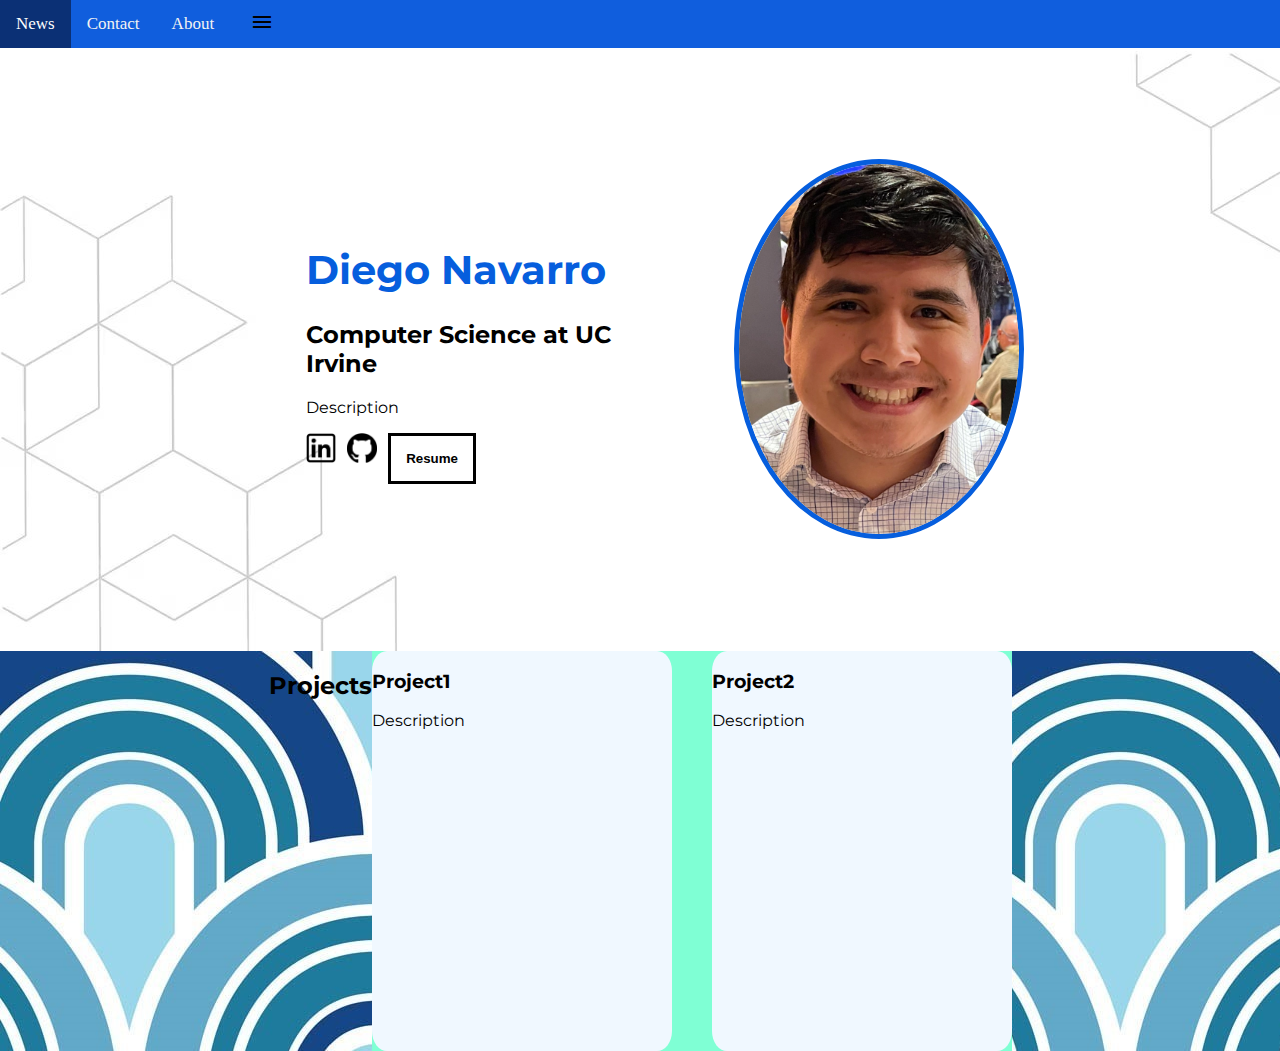
==== index.html @ 6c814712 "Added Project Section" ====
<!doctype html>
<html lang="en">

<!--
WRITTEN BY: Diego Navarro
EMAIL: diegofn@uci.edu
-->

<head>
  <meta charset="utf-8">
  <meta name="author" content="Diego Navarro">
  <meta name="description" content="Online portfolio for Diego Navarro. Computer Science major at UCI.">
  <!-- you would link to an external stylesheet here! -->
  <link rel="stylesheet" href="styles/index.css">
  <link rel="stylesheet" href="styles/nav.css">
  <!-- you would also link to Bootstrap here! -->
  <link rel="preconnect" href="https://fonts.googleapis.com">
  <link rel="preconnect" href="https://fonts.gstatic.com" crossorigin>
  <link href="https://fonts.googleapis.com/css2?family=Barlow+Semi+Condensed:wght@500&family=Karla:wght@700&family=Montserrat:ital,wght@0,100..900;1,100..900&display=swap" rel="stylesheet">
  <link rel="stylesheet" href="https://fonts.googleapis.com/css2?family=Material+Symbols+Outlined:opsz,wght,FILL,GRAD@20..48,100..700,0..1,-50..200" />
  <title>Diego-Navarro-portfolio</title>
</head>
<body>
  <div class="topnav">
    <button id="menu" type="button" onclick="toggleNav()">
      <span class="material-symbols-outlined">
        menu
      </span>
    </button>
    <a href="#news">News</a>
    <a href="#contact">Contact</a>
    <a href="#about">About</a>
  </div>
  <nav class="nav">
    <button type="button" class="nav_close">
      <span class="material-symbols-outlined">
        close
      </span>
    </button>
    <div class="nav_links">
      <a href="index.html" class="nav_link">
        <span class="nav_text">Home</span>
        <span class="material-symbols-outlined">
          home
        </span>
      </a>
      <a href="munch.html" class="nav_link">
        <span class="nav_text">Munch</span>
        <span class="material-symbols-outlined">
          arrow_forward_ios
        </span>
      </a>
      <a href="worlds.html" class="nav_link">
        <span class="nav_text">Worlds</span>
        <span class="material-symbols-outlined">
          arrow_forward_ios
        </span>
      </a>
    </div>

  </nav>

  <main class="main">
    <p>
      <a href="http://validator.w3.org/check?uri=referer">
        W3C validator
      </a>
    </p>
    <div id="intro_capsule">
      <div id="intro">
        <div id="intro_left">
          <h1 id="name">Diego Navarro</h1>
          <h2>Computer Science at UC Irvine</h2>
          <div>
            <p>Description</p>
          </div>
          <div id="social_links">
            <a href="https://www.linkedin.com/in/diego-navarro-179a1824a/">
              <img src="images/linkedin.png" alt="">
            </a>
            <a href="https://github.com/DiegoFNav">
              <img src="images/github.png" alt="">
            </a>
            <a href="Diego Navarro Resume.pdf" download="">
              <button>
                <strong>Resume</strong>
              </button>
            </a>
          </div>
    

        </div>
        <div id="intro_right">
          <img src="images/Head.PNG" alt="">

        </div>

      </div>
    </div>
    <div id="projects_capsule">
      <div>
        <h2>Projects</h2>
      </div>
      <div id="projects_container">
        <div class="project_container">
          <h3>Project1</h3>
          <p>Description</p>
        </div>
        <div class="project_container">
          <h3>Project2</h3>
          <p>Description</p>
        </div>
      </div>

    </div>
  </main>
  <script>
    function toggleNav() {
      document.body.classList.toggle("nav_open");
    }

    document.querySelector(".nav_close").addEventListener("click", () => {
      toggleNav();
    });
    
  </script>
</body>
</html>
---- styles/index.css ----
.main {
    display: flex;
    justify-content: center;
    flex-direction: column;
    font-family: "Montserrat", sans-serif;
    font-optical-sizing: auto;
    font-weight: <weight>;
    font-style: normal;
}

/*Introduction*/
#intro_capsule {
    display: flex;
    justify-content: center;
    background-image: url("backgrounds/blocks.jpg");

}

#intro {
    height: 200px;
    display: flex;
    flex-direction: row;
    justify-content: space-between;
    align-items: center;
    flex-basis: 60%;
    margin: 200px;
}

#intro_left {
    flex-basis: 70%;
    padding: 50px;
}

#social_links {
    width: 170px;
    display: flex;
    justify-content: space-between;

}

#social_links img {
    height: 30px;

}

#social_links button {
    background: none;
    border: 3px solid rgb(0, 0, 0);
    padding: 15px;
    cursor: pointer;
}

#name {
    font-size: 40px;
    color: rgb(6, 94, 221);
    
}

#intro_right {
}

#intro_right img {
    height: 370px;
    width: 280px;
    border-radius: 50%;
    border: 5px solid rgb(6, 94, 221);
}

/*Projects*/
#projects_capsule {
    display: flex;
    justify-content: center;
    background-image: url("backgrounds/waves.jpg");
}

#projects_container {
    background-color: aquamarine;
    display: flex;
    justify-content: space-between;
    flex-basis: 50%;
}

.project_container {
    background-color: aliceblue;
    width: 300px;
    height: 400px;
    border-radius: 5%;
}
---- styles/nav.css ----
.topnav {
    background-color: rgb(16, 94, 221);
    overflow: hidden;
    position: fixed;
    width: 100%;
    }

  /* topnav links style */
.topnav a {
    float: left;
    color: #f2f2f2;
    text-align: center;
    padding: 14px 16px;
    text-decoration: none;
    font-size: 17px;
}

/* topnav links hover */
.topnav a:hover {
    background-color: #0b3075;
    color: #fefefe;
}

/* topnav color to the active/current link */
.topnav a.active {
    background-color: #04AA6D;
    color: white;
}


/*Google Icon style*/
.material-symbols-outlined {
    font-variation-settings:
    'FILL' 0,
    'wght' 400,
    'GRAD' 0,
    'opsz' 24
}

#menu {
    background: none;
    border: none;
    padding: 10px 20px;
    cursor: pointer;
}

body {
    margin: 0;
    overflow-x: hidden;
}

.nav_open .nav {
    transform: translateX(0);
}


.nav {
    width: 350px;
    height: 100vh;
    position: fixed;
    top: 0;
    left: 0;
    background-color: #c8472c;
    transform: translateX(-350px);
    transition: transform 0.2s;
    overflow: hidden;
}

.nav_close {
    background: none;
    border: none;
    display: flex;
    align-items: center;
    margin-left: auto;
    padding: 15px 25px;
    color: #fefefe;
    cursor: pointer;
}

.nav_links {
    box-shadow: 0 -10px 10px rgba(150, 0, 0, 0.15);
}

.nav_link {
    display: flex;
    align-items: center;
    justify-content: space-between;
    padding: 15px 25px;
    text-decoration: none;
    color: #fefefe;

}

.nav_text {
    font-size: 22px;
    font-family: 'Assistant', sans-serif;
    font-weight: 500;

}

.nav_link:hover, .nav_close:hover {
    background: rgba(0, 0, 0, 0.05);
}
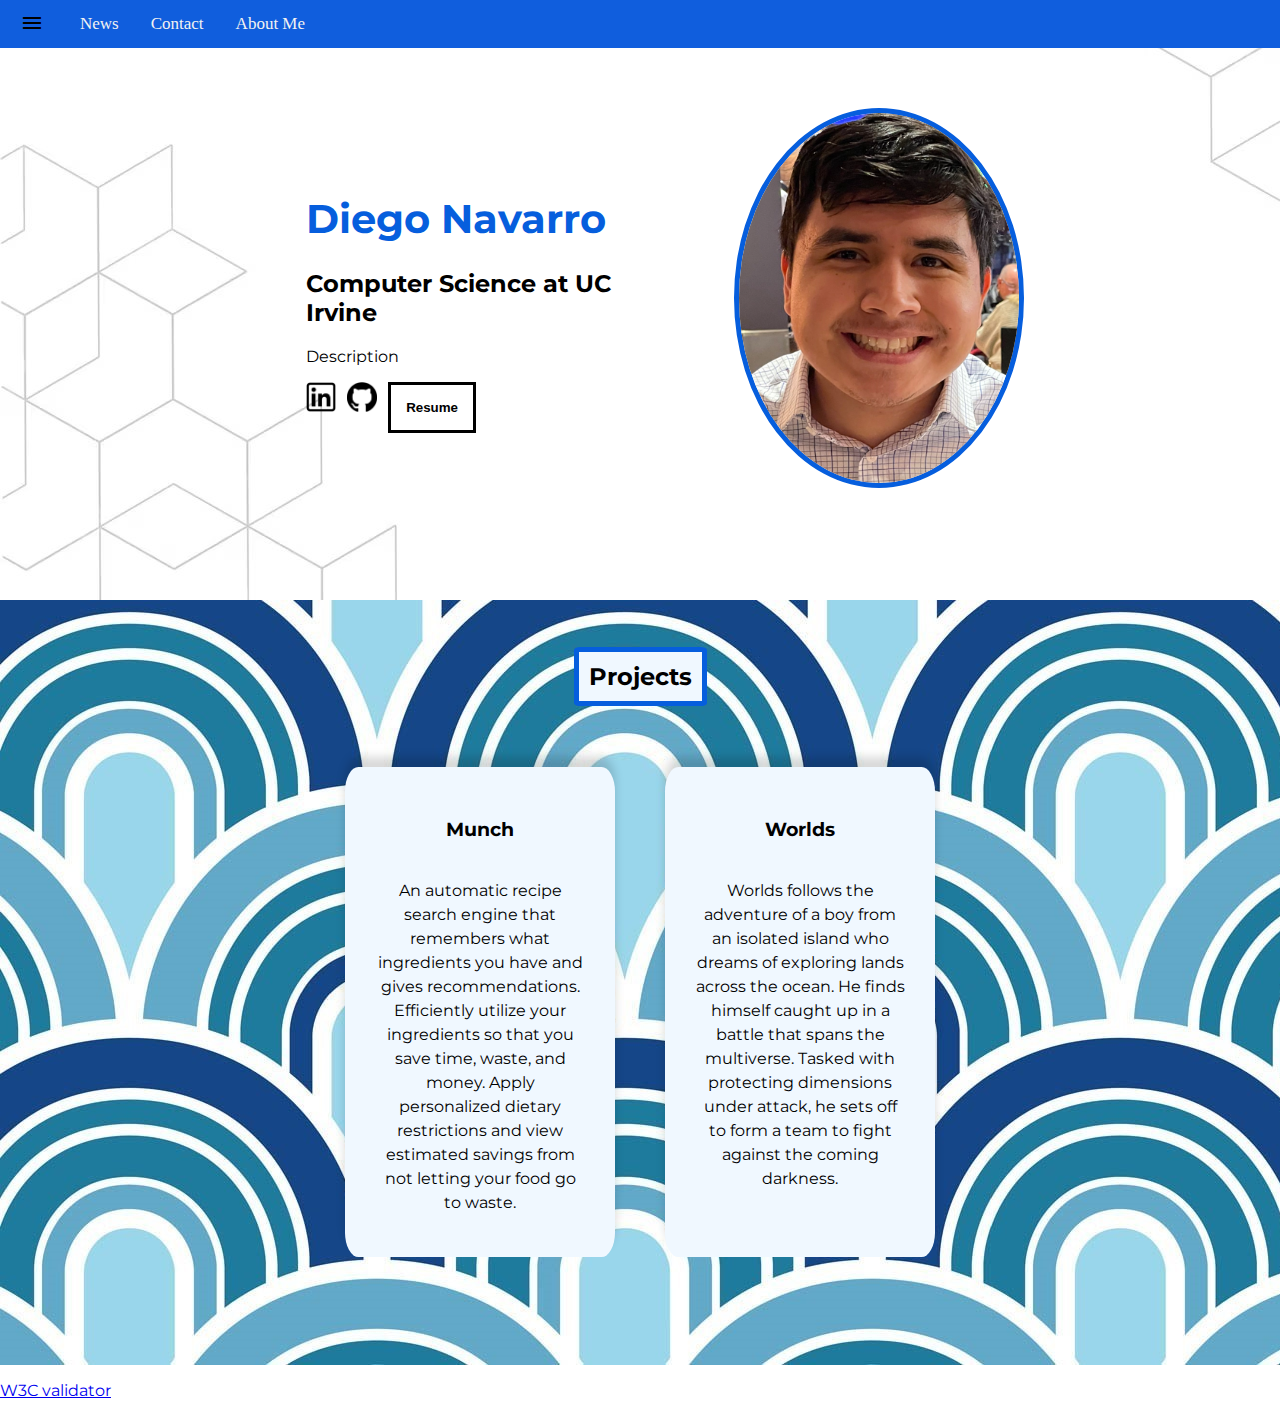
==== commit ae6feea9: "Added Resizing to homepage." ====
--- a/index.html
+++ b/index.html
@@ -29,7 +29,7 @@
     </button>
     <a href="#news">News</a>
     <a href="#contact">Contact</a>
-    <a href="#about">About</a>
+    <a href="#about">About Me</a>
   </div>
   <nav class="nav">
     <button type="button" class="nav_close">
@@ -61,11 +61,6 @@
   </nav>
 
   <main class="main">
-    <p>
-      <a href="http://validator.w3.org/check?uri=referer">
-        W3C validator
-      </a>
-    </p>
     <div id="intro_capsule">
       <div id="intro">
         <div id="intro_left">
@@ -98,21 +93,26 @@
       </div>
     </div>
     <div id="projects_capsule">
-      <div>
-        <h2>Projects</h2>
-      </div>
+      <h2>Projects</h2>
       <div id="projects_container">
         <div class="project_container">
-          <h3>Project1</h3>
-          <p>Description</p>
+          <h3>Munch</h3>
+          <p>An automatic recipe search engine that remembers what ingredients you have and gives recommendations. Efficiently utilize your ingredients so that you save time, waste, and money. Apply personalized dietary restrictions and view estimated savings from not letting your food go to waste.</p>
+          
         </div>
         <div class="project_container">
-          <h3>Project2</h3>
-          <p>Description</p>
+          <h3>Worlds</h3>
+          <p>Worlds follows the adventure of a boy from an isolated island who dreams of exploring lands across the ocean. He finds himself caught up in a battle that spans the multiverse. Tasked with protecting dimensions under attack, he sets off to form a team to fight against the coming darkness.</p>
+
         </div>
       </div>
 
     </div>
+    <p>
+      <a href="http://validator.w3.org/check?uri=referer">
+        W3C validator
+      </a>
+    </p>
   </main>
   <script>
     function toggleNav() {
@@ -126,3 +126,19 @@
   </script>
 </body>
 </html>
+<!-- 
+  contact info, email, linkedin, github, Resume download
+
+  Pages:
+  About Me - values, your career goals, your hobbies outside of work, and 
+  other personal details that can help people get to know you.
+
+  Homepage - 
+  Name
+  Comp sci at UCI
+  resume download
+  github and linkedin links
+  picture
+  big buttons to projects
+  skills
+ -->--- a/styles/index.css
+++ b/styles/index.css
@@ -60,8 +60,8 @@
 }
 
 #intro_right img {
-    height: 370px;
-    width: 280px;
+    height: 290px;
+    width: 220px;
     border-radius: 50%;
     border: 5px solid rgb(6, 94, 221);
 }
@@ -69,20 +69,74 @@
 /*Projects*/
 #projects_capsule {
     display: flex;
+    flex-direction: column;
+    align-items: center;
     justify-content: center;
+    height: 765px;
     background-image: url("backgrounds/waves.jpg");
+    background-repeat: repeat-x;
+}
+
+#projects_capsule h2 {
+    background-color: aliceblue;
+    padding: 10px;
+    border-radius: 5%;
+    border: 5px solid rgb(6, 94, 221); 
+    margin: 0;
 }
 
 #projects_container {
-    background-color: aquamarine;
     display: flex;
     justify-content: space-between;
-    flex-basis: 50%;
+    flex-direction: column;
+    align-items: center;
+    width: 50vw;
+    flex-basis: 80%;
 }
 
 .project_container {
     background-color: aliceblue;
-    width: 300px;
-    height: 400px;
+    padding: 15px;
+    width: 400px;
+    height: 300px;
     border-radius: 5%;
+    display: flex;
+    flex-direction: column;
+    align-items: center;
+    box-shadow: 0 -10px 10px rgba(0, 0, 0, 0.15);
+    margin: 12px;
+    text-align: center;
+    line-height: 1.5;
 }
+
+#munch_logo {
+    height: 50px;
+    width: 50px;
+}
+
+
+
+@media (min-width: 1200px) {
+    #intro_right img {
+        height: 370px;
+        width: 280px;
+    }
+
+    #munch_logo {
+        height: 100px;
+        width: 100px;
+    }
+    /*Projects*/
+    #projects_container {
+        flex-direction: row;
+    }
+
+    .project_container {
+        width: 400px;
+        height: 430px;
+        box-shadow: 0 -10px 10px rgba(0, 0, 0, 0.15);
+        margin: 25px;
+        padding: 30px;
+    }
+
+}--- a/styles/nav.css
+++ b/styles/nav.css
@@ -3,6 +3,7 @@
     overflow: hidden;
     position: fixed;
     width: 100%;
+    display: flex;
     }
 
   /* topnav links style */
@@ -13,6 +14,7 @@
     padding: 14px 16px;
     text-decoration: none;
     font-size: 17px;
+    order: 2;
 }
 
 /* topnav links hover */
@@ -42,6 +44,7 @@
     border: none;
     padding: 10px 20px;
     cursor: pointer;
+    order: 1;
 }
 
 body {
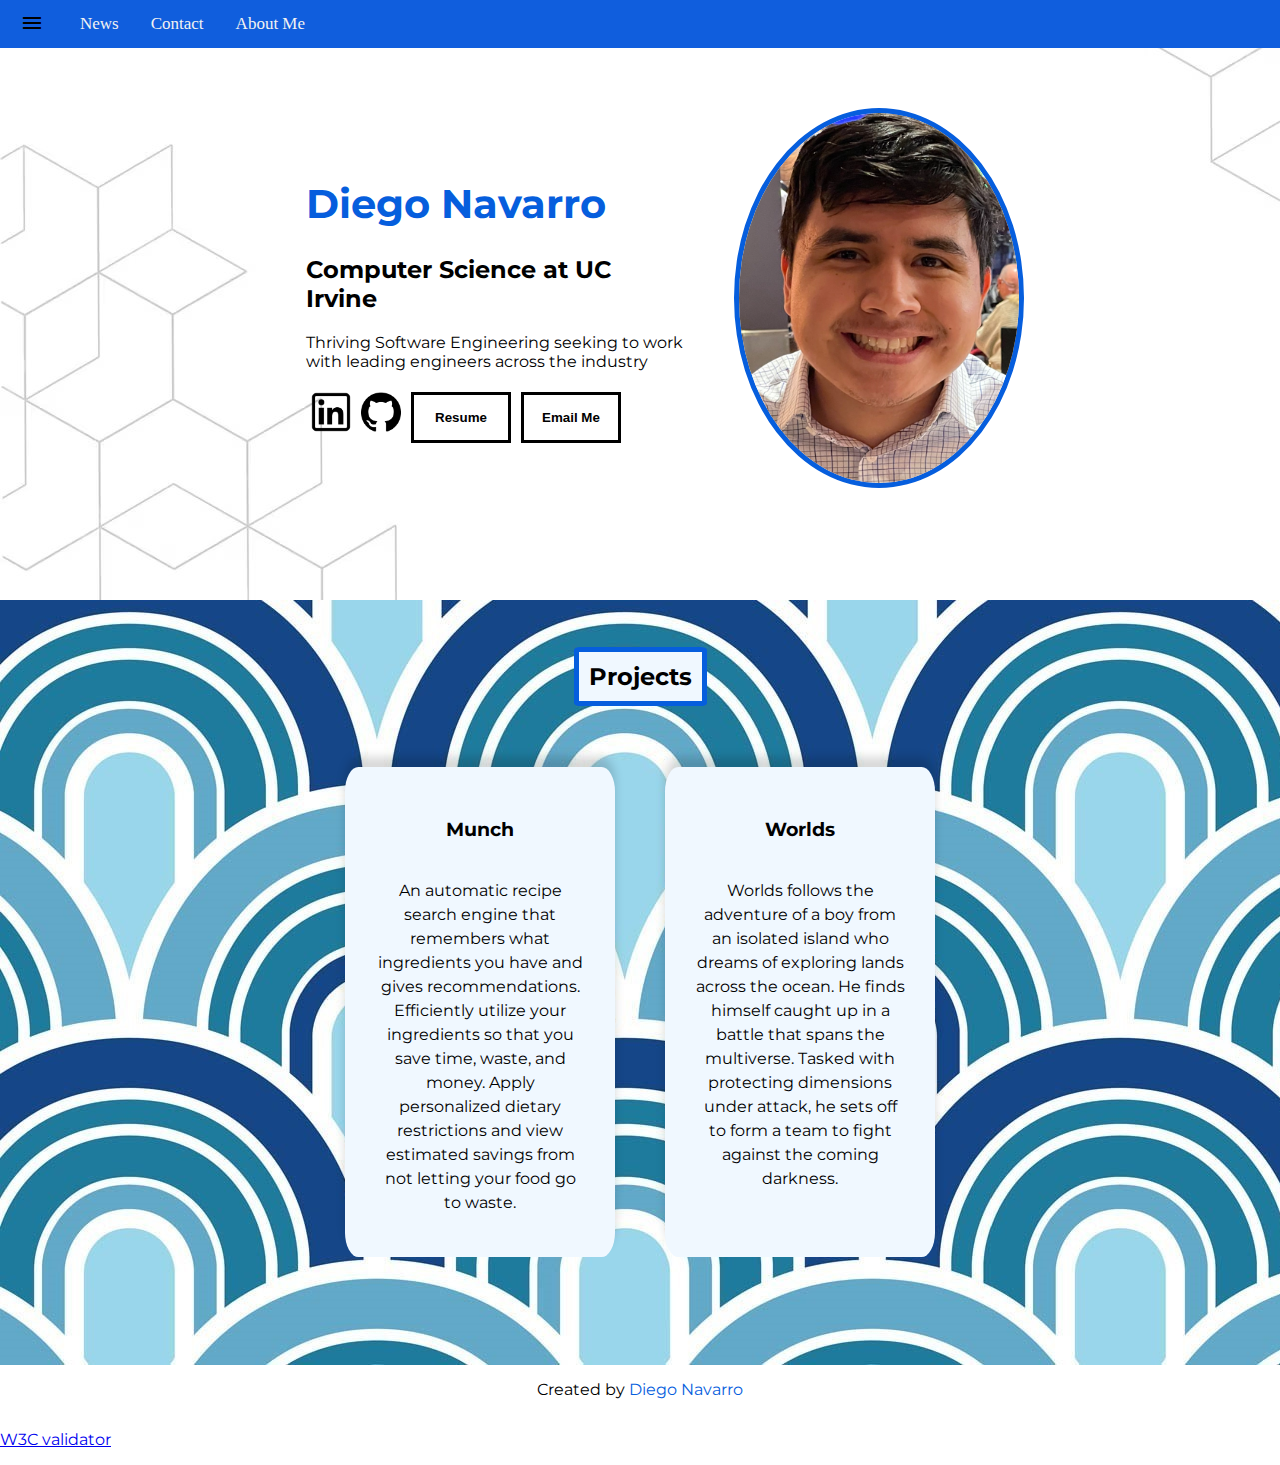
==== commit bdef69cf: "Completed Munch page and Contact page." ====
--- a/index.html
+++ b/index.html
@@ -56,6 +56,12 @@
           arrow_forward_ios
         </span>
       </a>
+      <a href="contact.html" class="nav_link">
+        <span class="nav_text">Contact</span>
+        <span class="material-symbols-outlined">
+          arrow_forward_ios
+        </span>
+      </a>
     </div>
 
   </nav>
@@ -67,18 +73,23 @@
           <h1 id="name">Diego Navarro</h1>
           <h2>Computer Science at UC Irvine</h2>
           <div>
-            <p>Description</p>
+            <p>Thriving Software Engineering seeking to work with leading engineers across the industry</p>
           </div>
           <div id="social_links">
-            <a href="https://www.linkedin.com/in/diego-navarro-179a1824a/">
+            <a id="linkedin" href="https://www.linkedin.com/in/diego-navarro-179a1824a/">
               <img src="images/linkedin.png" alt="">
             </a>
-            <a href="https://github.com/DiegoFNav">
+            <a id="github" href="https://github.com/DiegoFNav">
               <img src="images/github.png" alt="">
             </a>
             <a href="Diego Navarro Resume.pdf" download="">
               <button>
                 <strong>Resume</strong>
+              </button>
+            </a>
+            <a href="mailto:diegofn@uci.edu" id="email_button">
+              <button>
+                <strong>Email Me</strong>
               </button>
             </a>
           </div>
@@ -95,19 +106,23 @@
     <div id="projects_capsule">
       <h2>Projects</h2>
       <div id="projects_container">
-        <div class="project_container">
+        <a href="munch.html" class="project_container">
           <h3>Munch</h3>
           <p>An automatic recipe search engine that remembers what ingredients you have and gives recommendations. Efficiently utilize your ingredients so that you save time, waste, and money. Apply personalized dietary restrictions and view estimated savings from not letting your food go to waste.</p>
-          
-        </div>
-        <div class="project_container">
+        </a>
+        <a href="worlds.html" class="project_container">
           <h3>Worlds</h3>
           <p>Worlds follows the adventure of a boy from an isolated island who dreams of exploring lands across the ocean. He finds himself caught up in a battle that spans the multiverse. Tasked with protecting dimensions under attack, he sets off to form a team to fight against the coming darkness.</p>
-
-        </div>
+        </a>
       </div>
 
     </div>
+    <footer>
+      Created by
+      <a href="https://www.linkedin.com/in/diego-navarro-179a1824a/">
+        Diego Navarro
+      </a>
+    </footer>
     <p>
       <a href="http://validator.w3.org/check?uri=referer">
         W3C validator
--- a/styles/index.css
+++ b/styles/index.css
@@ -38,9 +38,12 @@
 
 }
 
+#social_links a {
+    margin: 5px;
+}
+
 #social_links img {
-    height: 30px;
-
+    height: 40px;
 }
 
 #social_links button {
@@ -48,15 +51,30 @@
     border: 3px solid rgb(0, 0, 0);
     padding: 15px;
     cursor: pointer;
+    width: 100px;
+}
+
+
+#linkedin:hover {
+    background-color: #0056b3;
+    height: 40px;
+    border-radius: 15%;
+}
+
+#github:hover {
+    background-color: #0056b3;
+    height: 40px;
+    border-radius: 50%;
+}
+
+#social_links button:hover {
+    background-color: #0056b3;
 }
 
 #name {
     font-size: 40px;
     color: rgb(6, 94, 221);
     
-}
-
-#intro_right {
 }
 
 #intro_right img {
@@ -107,6 +125,18 @@
     margin: 12px;
     text-align: center;
     line-height: 1.5;
+    border: none;
+    cursor: pointer;
+    text-decoration: none;
+}
+
+.project_container:hover {
+    transform: scale(1.05,1.05);
+    z-index: 1;
+}
+
+.project_container, .project_container:visited {
+    color: black;
 }
 
 #munch_logo {
@@ -114,6 +144,15 @@
     width: 50px;
 }
 
+footer {
+    text-align: center;
+    padding: 15px;
+}
+
+footer a, footer a:visited {
+    text-decoration: none;
+    color: rgb(6, 94, 221);
+}
 
 
 @media (min-width: 1200px) {
--- a/styles/nav.css
+++ b/styles/nav.css
@@ -4,6 +4,7 @@
     position: fixed;
     width: 100%;
     display: flex;
+    z-index: 2;
     }
 
   /* topnav links style */
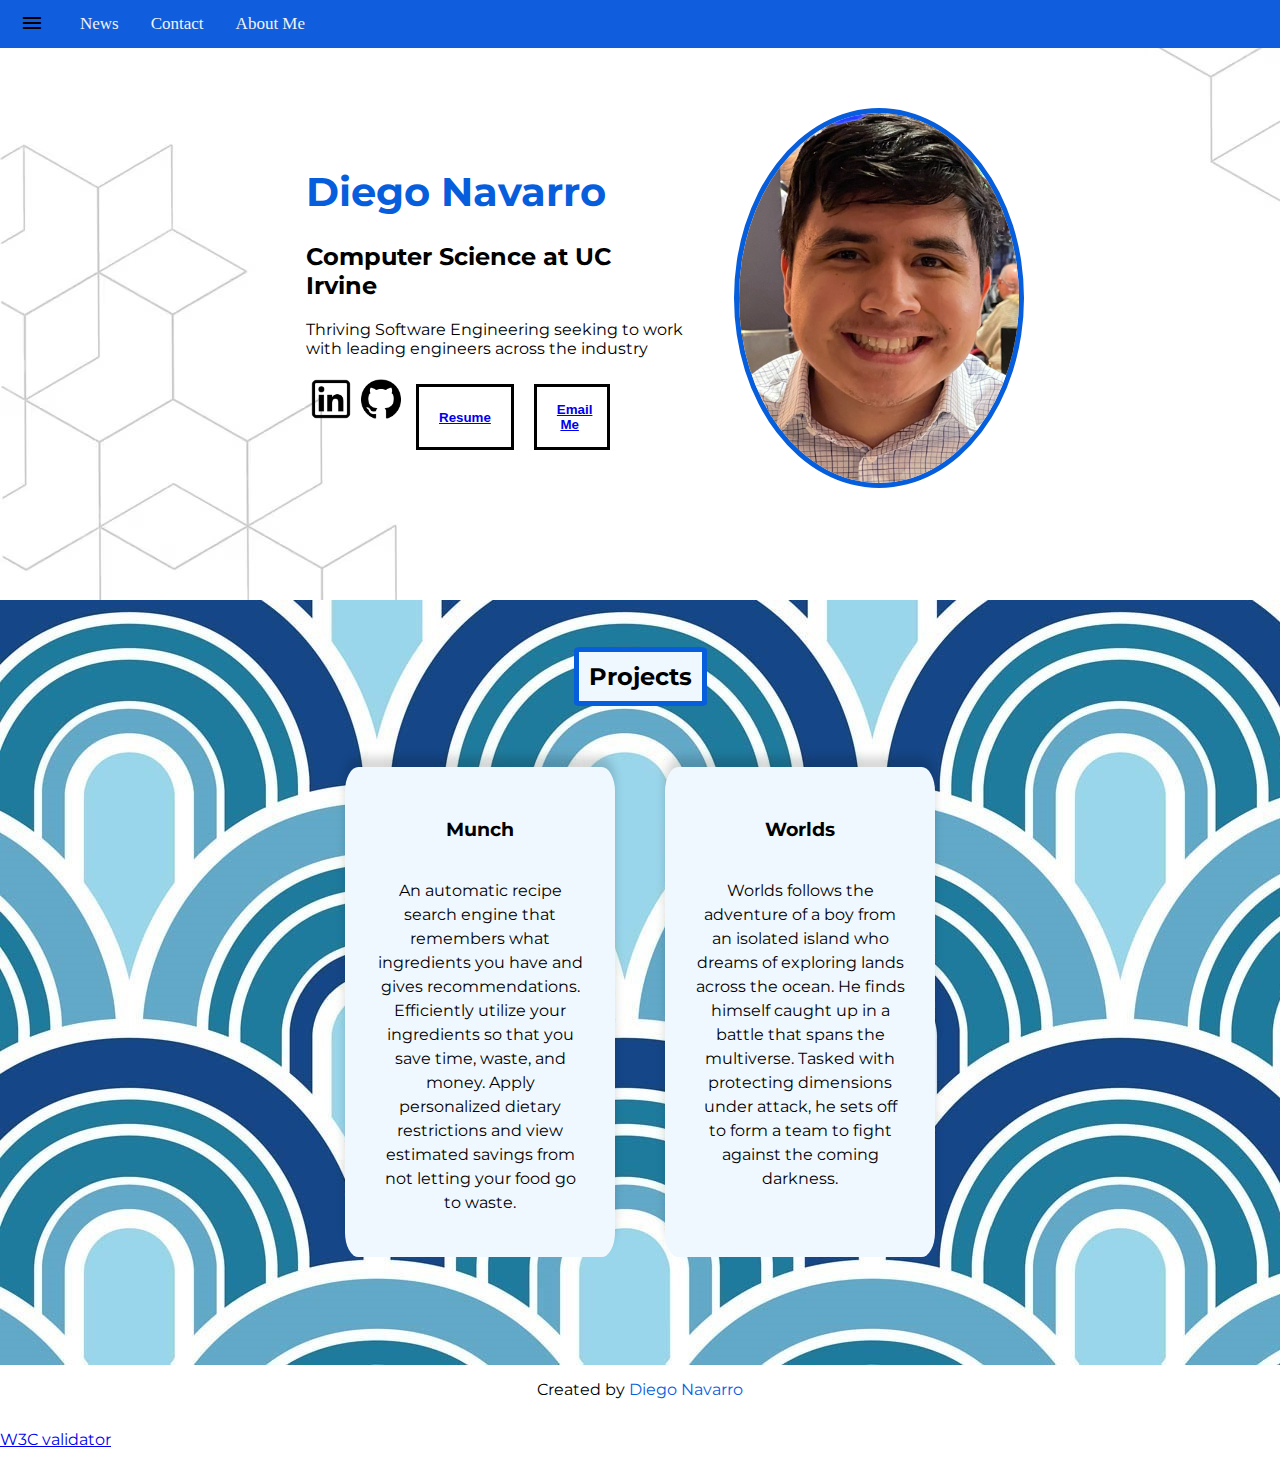
==== commit c740490c: "Fixed HTML errors on home page." ====
--- a/index.html
+++ b/index.html
@@ -82,16 +82,16 @@
             <a id="github" href="https://github.com/DiegoFNav">
               <img src="images/github.png" alt="">
             </a>
-            <a href="Diego Navarro Resume.pdf" download="">
-              <button>
+            <button>
+              <a href="Diego_Navarro_Resume.pdf" download="">
                 <strong>Resume</strong>
-              </button>
-            </a>
-            <a href="mailto:diegofn@uci.edu" id="email_button">
-              <button>
+              </a>
+            </button>
+            <button>
+              <a href="mailto:diegofn@uci.edu" id="email_button">
                 <strong>Email Me</strong>
-              </button>
-            </a>
+              </a>
+            </button>
           </div>
     
 
--- a/styles/index.css
+++ b/styles/index.css
@@ -52,6 +52,7 @@
     padding: 15px;
     cursor: pointer;
     width: 100px;
+    margin: 10px;
 }
 
 
@@ -74,7 +75,6 @@
 #name {
     font-size: 40px;
     color: rgb(6, 94, 221);
-    
 }
 
 #intro_right img {
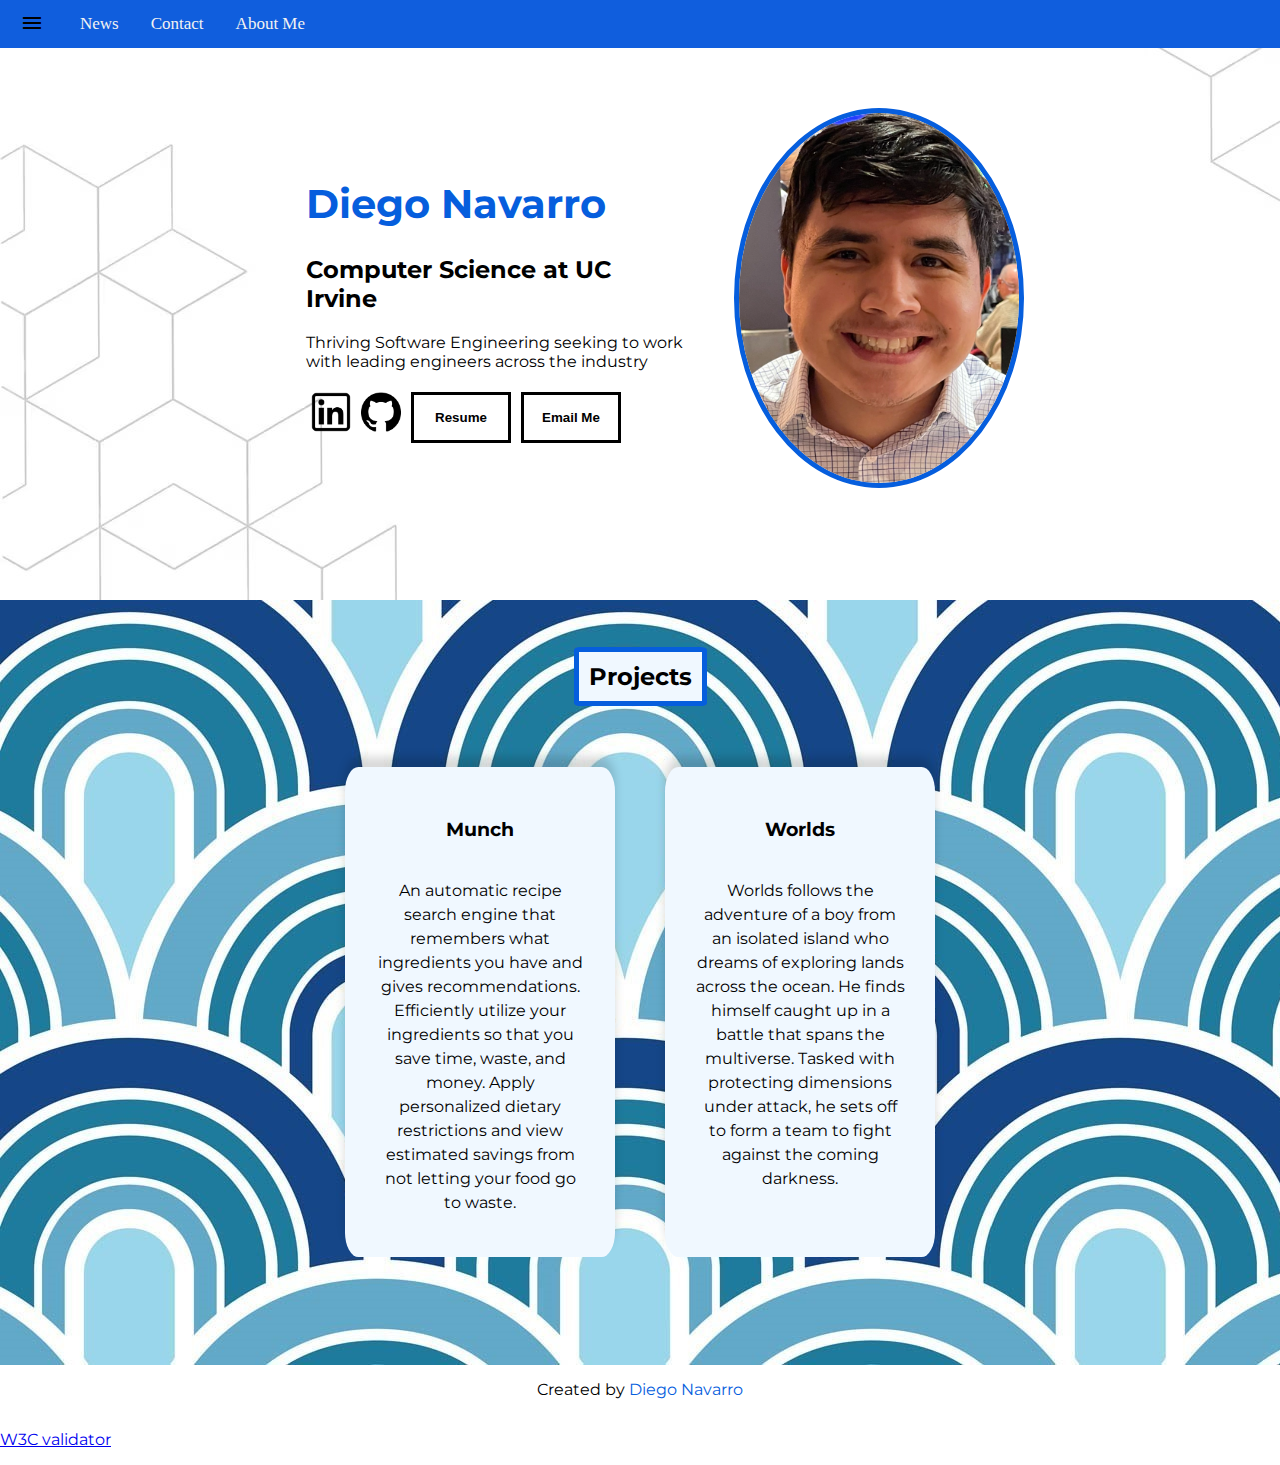
==== commit d659bbd9: "Error message anchor cannot be a descendant of a button" ====
--- a/index.html
+++ b/index.html
@@ -82,16 +82,16 @@
             <a id="github" href="https://github.com/DiegoFNav">
               <img src="images/github.png" alt="">
             </a>
-            <button>
-              <a href="Diego_Navarro_Resume.pdf" download="">
+            <a href="Diego_Navarro_Resume.pdf" download="">
+              <button>
                 <strong>Resume</strong>
-              </a>
-            </button>
-            <button>
-              <a href="mailto:diegofn@uci.edu" id="email_button">
+              </button>
+            </a>
+            <a href="mailto:diegofn@uci.edu" id="email_button">
+              <button>
                 <strong>Email Me</strong>
-              </a>
-            </button>
+              </button>
+            </a>
           </div>
     
 
--- a/styles/index.css
+++ b/styles/index.css
@@ -52,7 +52,6 @@
     padding: 15px;
     cursor: pointer;
     width: 100px;
-    margin: 10px;
 }
 
 
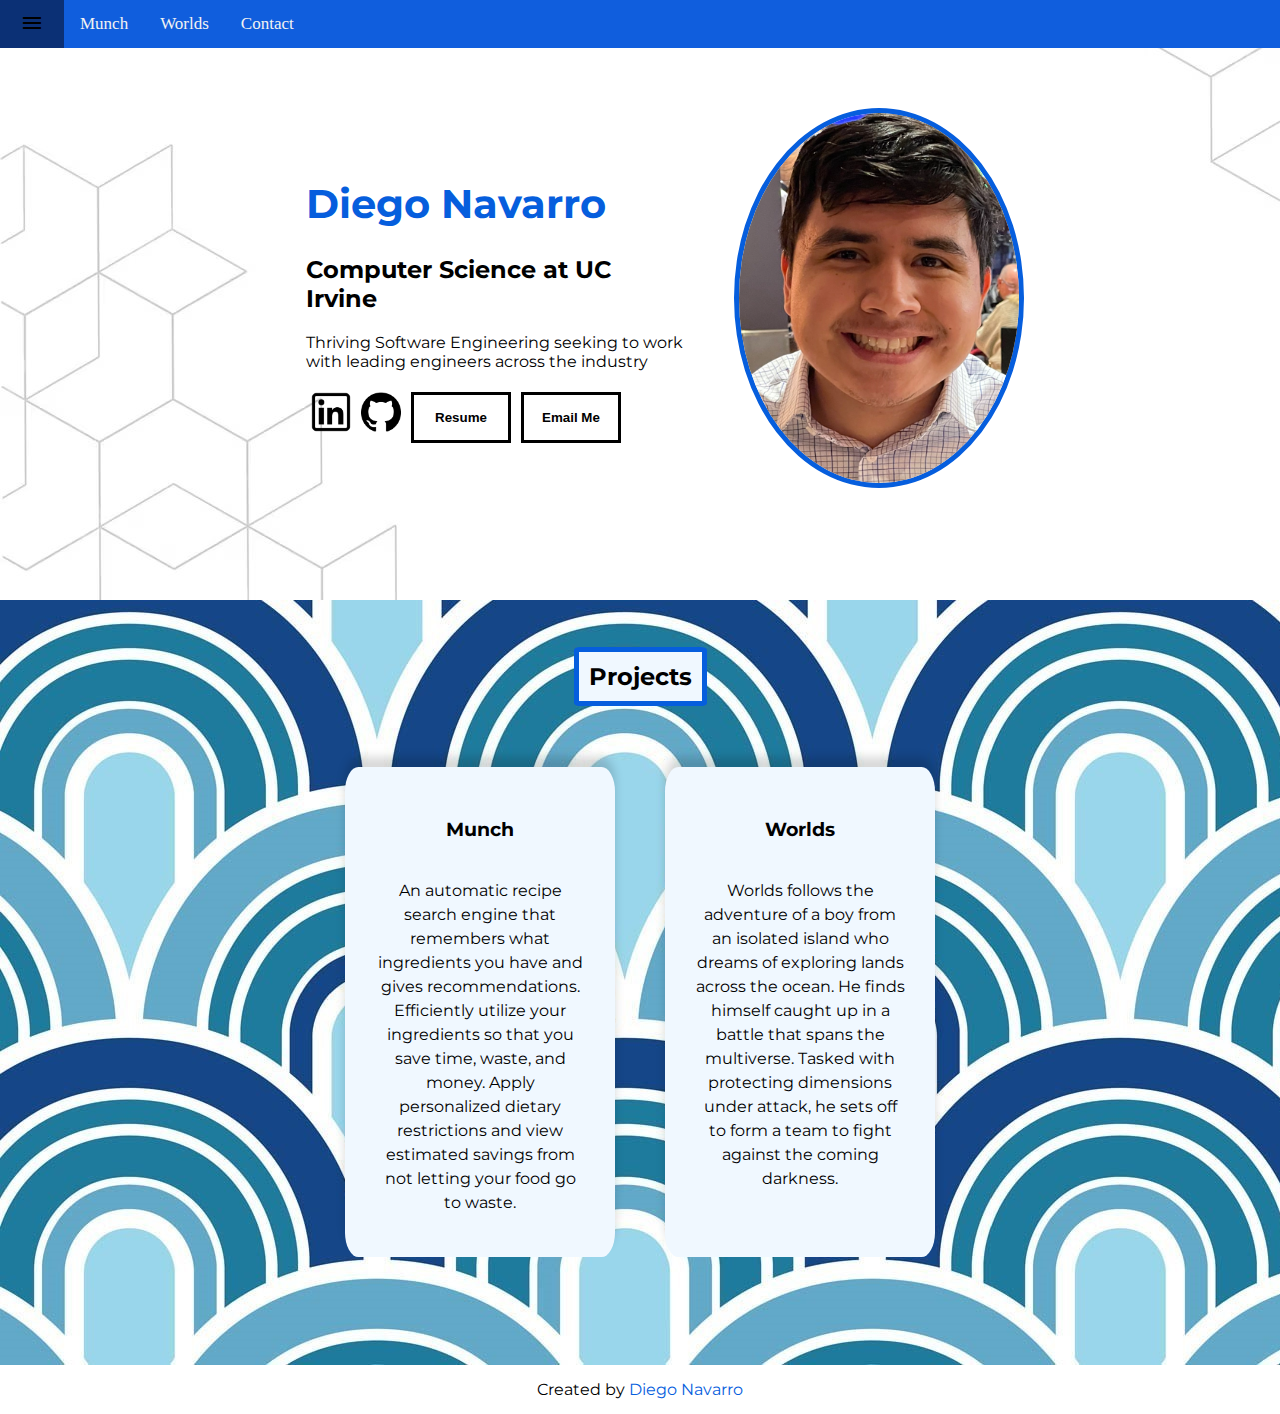
==== commit 7a8bc157: "Finished site. Passed all W3 validations." ====
--- a/index.html
+++ b/index.html
@@ -27,9 +27,10 @@
         menu
       </span>
     </button>
-    <a href="#news">News</a>
-    <a href="#contact">Contact</a>
-    <a href="#about">About Me</a>
+    <a href="munch.html">Munch</a>
+    <a href="worlds.html">Worlds</a>
+    <a href="contact.html">Contact</a>
+    <!-- <a href="#about">About Me</a> -->
   </div>
   <nav class="nav">
     <button type="button" class="nav_close">
@@ -59,7 +60,7 @@
       <a href="contact.html" class="nav_link">
         <span class="nav_text">Contact</span>
         <span class="material-symbols-outlined">
-          arrow_forward_ios
+          contacts
         </span>
       </a>
     </div>
@@ -77,10 +78,10 @@
           </div>
           <div id="social_links">
             <a id="linkedin" href="https://www.linkedin.com/in/diego-navarro-179a1824a/">
-              <img src="images/linkedin.png" alt="">
+              <img src="images/linkedin.png" alt="Diego Navarro Linkedin hyperlink">
             </a>
             <a id="github" href="https://github.com/DiegoFNav">
-              <img src="images/github.png" alt="">
+              <img src="images/github.png" alt="Diego Navarro Github hyperlink">
             </a>
             <a href="Diego_Navarro_Resume.pdf" download="">
               <button>
@@ -97,7 +98,7 @@
 
         </div>
         <div id="intro_right">
-          <img src="images/Head.PNG" alt="">
+          <img src="images/Head.PNG" alt="Diego Navarro profile picture">
 
         </div>
 
@@ -123,11 +124,11 @@
         Diego Navarro
       </a>
     </footer>
-    <p>
+    <!-- <p>
       <a href="http://validator.w3.org/check?uri=referer">
         W3C validator
       </a>
-    </p>
+    </p> -->
   </main>
   <script>
     function toggleNav() {
@@ -140,20 +141,4 @@
     
   </script>
 </body>
-</html>
-<!-- 
-  contact info, email, linkedin, github, Resume download
-
-  Pages:
-  About Me - values, your career goals, your hobbies outside of work, and 
-  other personal details that can help people get to know you.
-
-  Homepage - 
-  Name
-  Comp sci at UCI
-  resume download
-  github and linkedin links
-  picture
-  big buttons to projects
-  skills
- -->+</html>--- a/styles/index.css
+++ b/styles/index.css
@@ -3,8 +3,6 @@
     justify-content: center;
     flex-direction: column;
     font-family: "Montserrat", sans-serif;
-    font-optical-sizing: auto;
-    font-weight: <weight>;
     font-style: normal;
 }
 
@@ -143,17 +141,6 @@
     width: 50px;
 }
 
-footer {
-    text-align: center;
-    padding: 15px;
-}
-
-footer a, footer a:visited {
-    text-decoration: none;
-    color: rgb(6, 94, 221);
-}
-
-
 @media (min-width: 1200px) {
     #intro_right img {
         height: 370px;
--- a/styles/nav.css
+++ b/styles/nav.css
@@ -48,6 +48,11 @@
     order: 1;
 }
 
+#menu:hover {
+    background-color: #0b3075;
+}
+
+
 body {
     margin: 0;
     overflow-x: hidden;
@@ -68,6 +73,7 @@
     transform: translateX(-350px);
     transition: transform 0.2s;
     overflow: hidden;
+    z-index: 3;
 }
 
 .nav_close {
@@ -105,3 +111,15 @@
 .nav_link:hover, .nav_close:hover {
     background: rgba(0, 0, 0, 0.05);
 }
+
+footer {
+    font-family: "Montserrat", sans-serif;
+    font-style: normal;
+    text-align: center;
+    padding: 15px;
+}
+
+footer a, footer a:visited {
+    text-decoration: none;
+    color: rgb(6, 94, 221);
+}
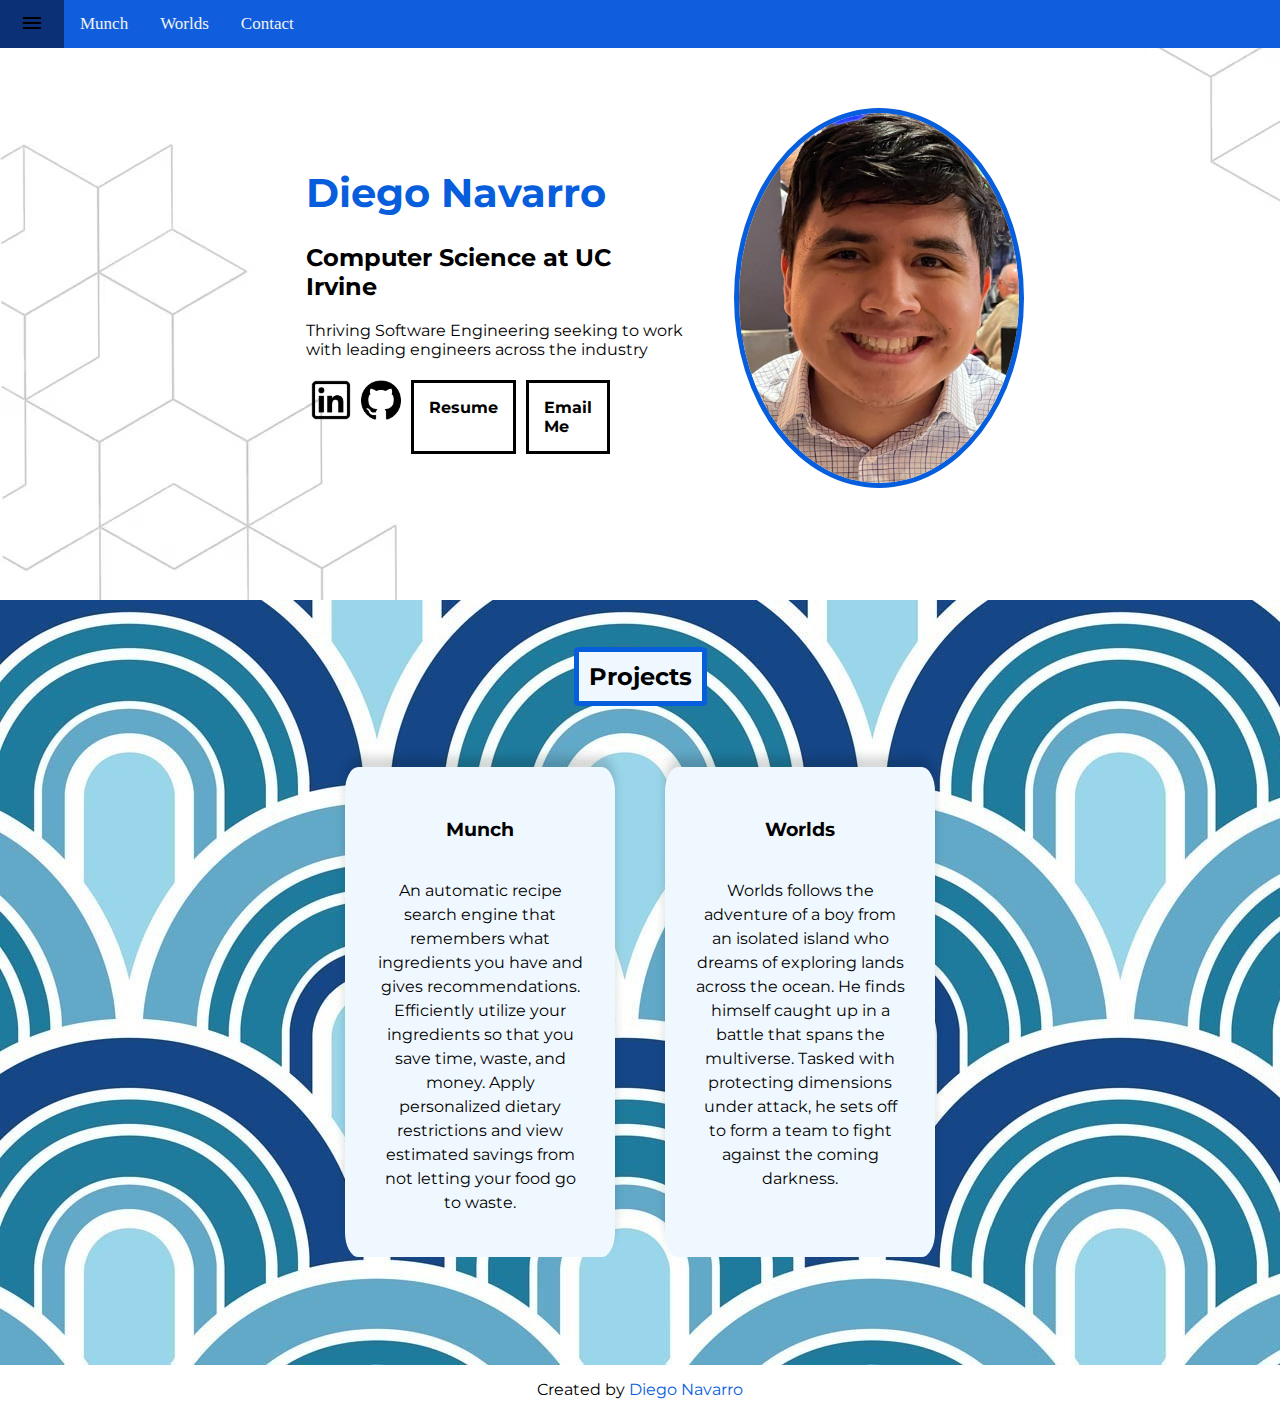
==== commit 0522df11: "Finished accessibility checks." ====
--- a/index.html
+++ b/index.html
@@ -17,7 +17,7 @@
   <link rel="preconnect" href="https://fonts.googleapis.com">
   <link rel="preconnect" href="https://fonts.gstatic.com" crossorigin>
   <link href="https://fonts.googleapis.com/css2?family=Barlow+Semi+Condensed:wght@500&family=Karla:wght@700&family=Montserrat:ital,wght@0,100..900;1,100..900&display=swap" rel="stylesheet">
-  <link rel="stylesheet" href="https://fonts.googleapis.com/css2?family=Material+Symbols+Outlined:opsz,wght,FILL,GRAD@20..48,100..700,0..1,-50..200" />
+  <link rel="stylesheet" href="https://fonts.googleapis.com/css2?family=Material+Symbols+Outlined:opsz,wght,FILL,GRAD@20..48,100..700,0..1,-50..200">
   <title>Diego-Navarro-portfolio</title>
 </head>
 <body>
@@ -83,15 +83,11 @@
             <a id="github" href="https://github.com/DiegoFNav">
               <img src="images/github.png" alt="Diego Navarro Github hyperlink">
             </a>
-            <a href="Diego_Navarro_Resume.pdf" download="">
-              <button>
+            <a class="rectangle_button" href="Diego_Navarro_Resume.pdf" download="">
                 <strong>Resume</strong>
-              </button>
             </a>
-            <a href="mailto:diegofn@uci.edu" id="email_button">
-              <button>
+            <a class="rectangle_button" href="mailto:diegofn@uci.edu" id="email_button">
                 <strong>Email Me</strong>
-              </button>
             </a>
           </div>
     
--- a/styles/index.css
+++ b/styles/index.css
@@ -44,12 +44,14 @@
     height: 40px;
 }
 
-#social_links button {
+.rectangle_button  {
     background: none;
     border: 3px solid rgb(0, 0, 0);
     padding: 15px;
     cursor: pointer;
     width: 100px;
+    text-decoration: none;
+    color: #000;
 }
 
 
@@ -65,7 +67,7 @@
     border-radius: 50%;
 }
 
-#social_links button:hover {
+.rectangle_button:hover {
     background-color: #0056b3;
 }
 
